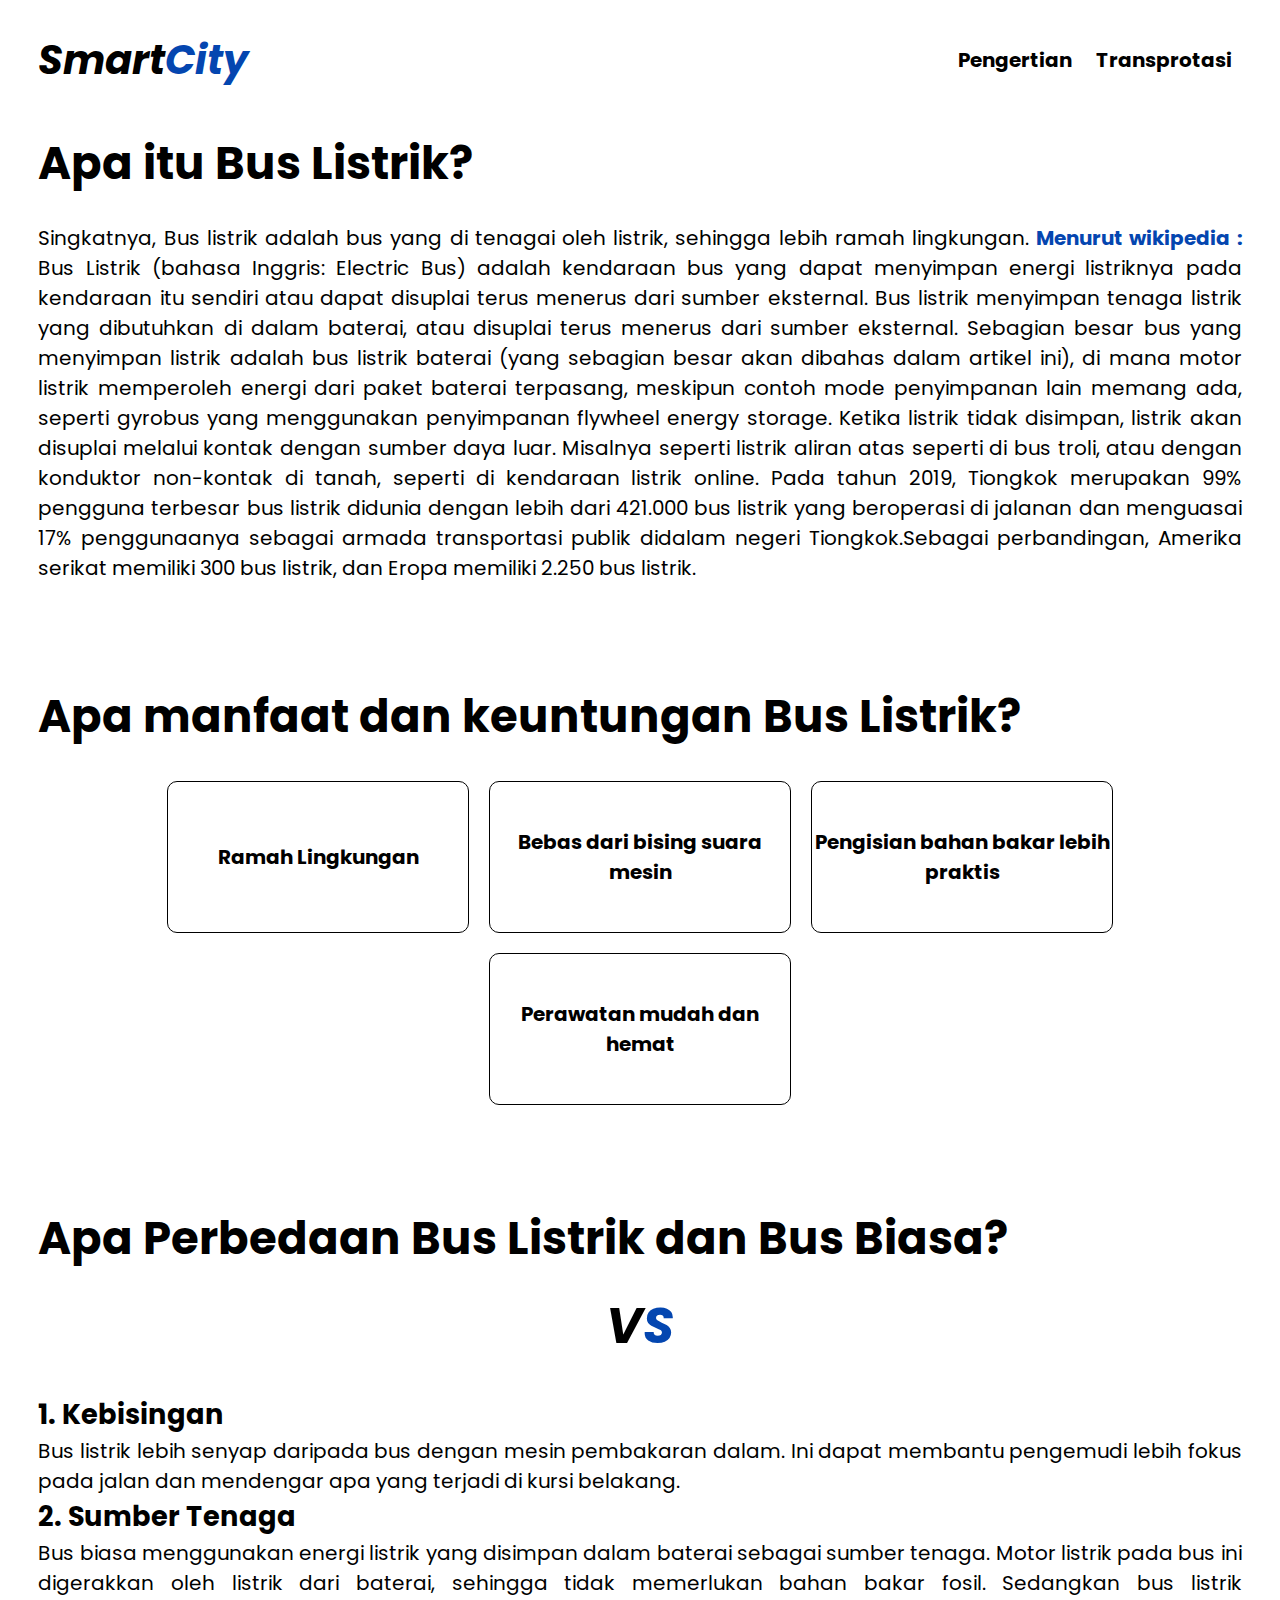
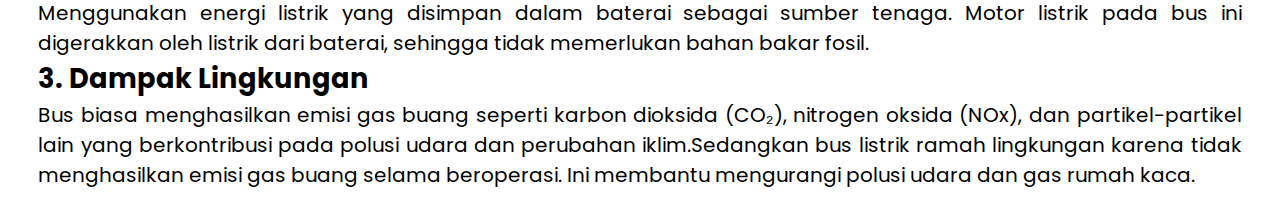
==== Pengertian Bus Listrik.html @ 374bb56d "1801" ====
<!DOCTYPE html>
<html lang="en">
  <head>
    <meta charset="UTF-8" />
    <meta name="viewport" content="width=device-width, initial-scale=1.0" />
    <title>Apa itu Bus Listrik?</title>
    <link rel="stylesheet" href="transprotasistyle.css" />
    <link rel="preconnect" href="https://fonts.googleapis.com" />
    <link rel="preconnect" href="https://fonts.gstatic.com" crossorigin />
    <link
      href="https://fonts.googleapis.com/css2?family=Poppins:ital,wght@0,100;0,200;0,300;0,400;0,500;0,600;0,700;0,800;0,900;1,100;1,200;1,300;1,400;1,500;1,600;1,700;1,800;1,900&display=swap"
      rel="stylesheet"
    />
    <script src="https://unpkg.com/feather-icons"></script>
  </head>
  <!-- Navbar -->
  <nav class="navbar">
    <div class="navbar-logo">
      <p>Smart<span>City</span></p>
    </div>
    <div class="navbar-tengah">
      <a href="index.html">Pengertian</a>
      <a href="Transprortasi.html">Transprotasi</a>
      <i data-feather="moon"></i>
      <i data-feather="sun"></i>
    </div>
    <i data-feather="menu" id="menu"></i>
  </nav>
  <!-- Isi -->
  <div class="isi">
    <p class="judul">Apa itu Bus Listrik?</p>
    <div class="awal">
      <div>
        <img src="/image/Autobuses_eléctricos_BYD_en_Bogotá.jpg" alt="" />
        <p class="penjelasan">
          Singkatnya, Bus listrik adalah bus yang di tenagai oleh listrik,
          sehingga lebih ramah lingkungan. <span>Menurut wikipedia :</span> Bus
          Listrik (bahasa Inggris: Electric Bus) adalah kendaraan bus yang dapat
          menyimpan energi listriknya pada kendaraan itu sendiri atau dapat
          disuplai terus menerus dari sumber eksternal. Bus listrik menyimpan
          tenaga listrik yang dibutuhkan di dalam baterai, atau disuplai terus
          menerus dari sumber eksternal. Sebagian besar bus yang menyimpan
          listrik adalah bus listrik baterai (yang sebagian besar akan dibahas
          dalam artikel ini), di mana motor listrik memperoleh energi dari paket
          baterai terpasang, meskipun contoh mode penyimpanan lain memang ada,
          seperti gyrobus yang menggunakan penyimpanan flywheel energy storage.
          Ketika listrik tidak disimpan, listrik akan disuplai melalui kontak
          dengan sumber daya luar. Misalnya seperti listrik aliran atas seperti
          di bus troli, atau dengan konduktor non-kontak di tanah, seperti di
          kendaraan listrik online. Pada tahun 2019, Tiongkok merupakan 99%
          pengguna terbesar bus listrik didunia dengan lebih dari 421.000 bus
          listrik yang beroperasi di jalanan dan menguasai 17% penggunaanya
          sebagai armada transportasi publik didalam negeri Tiongkok.Sebagai
          perbandingan, Amerika serikat memiliki 300 bus listrik, dan Eropa
          memiliki 2.250 bus listrik.
        </p>
      </div>
    </div>
    <div class="kedua">
      <p class="judul">Apa manfaat dan keuntungan Bus Listrik?</p>
      <div class="kotak">
        <div>
          <i data-feather="command"></i>
          <p>Ramah Lingkungan</p>
        </div>
        <div>
          <i data-feather="lock"></i>
          <p>Bebas dari bising suara mesin</p>
        </div>
        <div>
          <i data-feather="trash"></i>
          <p>Pengisian bahan bakar lebih praktis</p>
        </div>
        <div>
          <i data-feather="wind"></i>
          <p>Perawatan mudah dan hemat</p>
        </div>
      </div>
    </div>
    <p class="judul">Apa Perbedaan Bus Listrik dan Bus Biasa?</p>
    <div class="kelima">
      <div class="versus">
        <img src="image/bus-listrik-tmp-bandung_169.jpeg" alt="" />
        <p>V<span>S</span></p>
        <img src="image/Autobuses_eléctricos_BYD_en_Bogotá.jpg" alt="" />
      </div>
      <div>
        <h1>1. Kebisingan</h1>
        <p>
          Bus listrik lebih senyap daripada bus dengan mesin pembakaran dalam.
          Ini dapat membantu pengemudi lebih fokus pada jalan dan mendengar apa
          yang terjadi di kursi belakang.
        </p>
        <h1>2. Sumber Tenaga</h1>
        <p>
          Bus biasa menggunakan energi listrik yang disimpan dalam baterai
          sebagai sumber tenaga. Motor listrik pada bus ini digerakkan oleh
          listrik dari baterai, sehingga tidak memerlukan bahan bakar fosil.
          Sedangkan bus listrik Menggunakan energi listrik yang disimpan dalam
          baterai sebagai sumber tenaga. Motor listrik pada bus ini digerakkan
          oleh listrik dari baterai, sehingga tidak memerlukan bahan bakar
          fosil.
        </p>
        <h1>3. Dampak Lingkungan</h1>
        <p>
          Bus biasa menghasilkan emisi gas buang seperti karbon dioksida (CO₂), nitrogen oksida (NOx), dan partikel-partikel lain yang berkontribusi pada polusi udara dan perubahan iklim.Sedangkan bus listrik ramah lingkungan karena tidak menghasilkan emisi gas buang selama beroperasi. Ini membantu mengurangi polusi udara dan gas rumah kaca.
        </p>
      </div>
    </div>
  </div>

  <body>
    <script src="index.js"></script>
    <script>
      feather.replace();
    </script>
  </body>
</html>
---- transprotasistyle.css ----
:root {
  --primary: rgb(4, 70, 176);
}

* {
  font-family: "Poppins", sans-serif;
  margin: 0;
  padding: 0;
  text-decoration: none;
}

body {
  font-family: "Poppins", sans-serif;
}

.navbar {
  padding: 30px 3%;
  display: flex;
  justify-content: space-between;
  align-items: center;
  position: fixed;
  top: 0;
  left: 0;
  right: 0;
  z-index: 9999;
  background-color: white;
}

.navbar .navbar-logo {
  font-weight: bold;
  font-size: 40px;
  font-style: italic;
}

.navbar .navbar-logo span {
  font-weight: bold;
  font-size: 40px;
  font-style: italic;
  color: var(--primary);
}

.navbar .navbar-tengah a {
  font-weight: bold;
  font-size: 20px;
  color: black;
  padding: 10px;
}

.isi {
  padding: 30px 3%;
}

/* Isi awal */
.isi .awal {
  display: block;
  gap: 20px;
  align-items: flex-start;
  margin-bottom: 100px;
}

.isi .judul {
  font-weight: bold;
  font-size: 45px;
  margin-top: 100px;
  margin-bottom: 15px;
}

.isi .judul span {
  font-weight: bold;
  color: var(--primary);
}

.isi .awal p {
  text-align: justify;
  font-size: 20px;
}

.isi .awal img {
  max-width: 23%;
  border-radius: 20px;
  height: auto;
  float: left;
  object-fit: cover;
  margin-right: 10px;
}
.isi .awal span {
  font-weight: bold;
  color: var(--primary);
}

/* Isi ke 2 */
.kedua .judul {
  margin-bottom: 30px;
}

.kedua .kotak {
  display: flex;
  gap: 20px;
  flex-wrap: wrap;
  align-items: center;
  justify-content: center;
}

.kedua .kotak div {
  border-radius: 10px;
  border: solid 1px;
  height: 150px;
  width: 300px;
  flex-direction: column;
  display: flex;
  align-items: center;
  justify-content: center;
  text-align: center;
}

.kedua .kotak div p {
  font-size: 20px;
  font-weight: bold;
  margin: 0;
}
.penghantar {
  font-size: 20px;
  margin-top: -20px;
  margin-bottom: 20px;
  text-align: justify;
}
.penghantar span {
  color: var(--primary);
  font-weight: bold;
}

/* Isi ke tiga */
.judul {
  margin-top: 30px;
}

.ketiga span {
  color: var(--primary);
  font-weight: bold;
}

.ketiga p {
  text-align: justify;
  font-size: 20px;
}

.isi .ketiga {
  display: block;
  gap: 20px;
  align-items: flex-end;
  margin-bottom: 100px;
}

.isi .ketiga img {
  max-width: 40%;
  border-radius: 20px;
  height: auto;
  float: right;
  object-fit: cover;
  margin-left: 10px;
}
.isi .ketiga h1 {
  margin-top: 10px;
  margin-bottom: 10px;
}

.fa-solid {
  font-size: 23px;
}

#menu {
  display: none;
}
.kelima .versus {
  display: flex;
  flex-direction: row;
  align-items: center;
  justify-content: center;
  gap: 20px;
  margin-bottom: 30px;
}
.kelima .versus img {
  max-width: 30%;
  border-radius: 30px;
}
.kelima .versus p {
  font-weight: bold;
  color: black;
  font-style: italic;
  font-size: 50px;
}
.kelima .versus span {
  font-weight: bold;
  color: var(--primary);
  font-style: italic;
  font-size: 50px;
}
.kelima p {
  font-size: 20px;
  text-align: justify;
}
body.styledarkmode {
  background-color: black;
  color: white;
}
.navbar.styledarkmode {
  background-color: black;
}
.navbar.styledarkmode a {
  color: white;
}
.kotaklinka {
  color: black;
}
.kotaklinkb {
  color: black;
}
.kotaklinkc {
  color: black;
}
.kotaklinka.styledarkmode {
  color: white;
}
.kotaklinkb.styledarkmode {
  color: white;
}
.kotaklinkc.styledarkmode {
  color: white;
}
.kotaklink.styledarkmode {
  color: white;
}
.kotaklink.styledarkmode {
  color: white;
}
.dropdown.styledarkmode {
  background-color: black;
}
.dropdown.styledarkmode a {
  color: white;
}
/* Responsiv */
/* Laptop */
@media (max-width: 1440px) {
  html {
    font-size: 85%;
  }
  .penjelasan {
    margin-top: 10px;
  }
  .isi .awal,
  .isi .ketiga,
  .isi .keempat {
    flex-direction: column;
    gap: 20px;
    /* align-items: center; */
    display: flex;
  }
  .judul {
    text-align: left;
  }
  .isi .awal img {
    justify-content: center;
    align-items: center;
    display: flex;
  }
  .isi .awal img,
  .isi .ketiga img {
    max-width: 50%;
    margin: 0 auto; /* Pusatkan gambar */
    float: none; /* Hapus floating */
  }
}
/* hp */
@media (max-width: 900px) {
  /* Dropdown */
  .dropdown {
    padding: 30px 3%;
    display: flex;
    position: fixed;
    margin-top: 80px;
    background-color: white;
    display: none;
    left: 0;
    right: 0;
  }
  .isidropdown {
    display: flex;
    flex-direction: column;
    align-items: center;
    gap: 10px;
  }
  .isidropdown a {
    color: black;
    font-weight: bold;
  }
  .isidropdown-mode {
    display: flex;
    flex-direction: row;
  }
  .navbar .navbar-tengah {
    display: none;
  }
  #menu {
    display: block;
  }
  .isi .judul {
    font-weight: bold;
    font-size: 35px;
    margin-top: 100px;
    margin-bottom: 15px;
  }
  .navbar .navbar-logo {
    font-weight: bold;
    font-size: 35px;
    font-style: italic;
  }
  .navbar .navbar-logo span {
    font-weight: bold;
    font-size: 35px;
    font-style: italic;
  }
  .isi .awal p {
    text-align: justify;
    font-size: 18px;
  }

  .isi .ketiga p {
    text-align: justify;
    font-size: 18px;
  }
  .isi .awal img {
    max-width: 100%;
    border-radius: 20px;
    height: auto;
    float: left;
    object-fit: cover;
    margin-right: 10px;
  }
  .isi .ketiga img {
    max-width: 100%;
    border-radius: 20px;
    height: auto;
    float: left;
    object-fit: cover;
    margin-right: 10px;
  }
  .kelima .versus {
    display: flex;
    flex-direction: column;
    align-items: center;
    justify-content: center;
    gap: 20px;
  }
  .kelima .versus img {
    max-width: 100%;
    border-radius: 30px;
  }
}
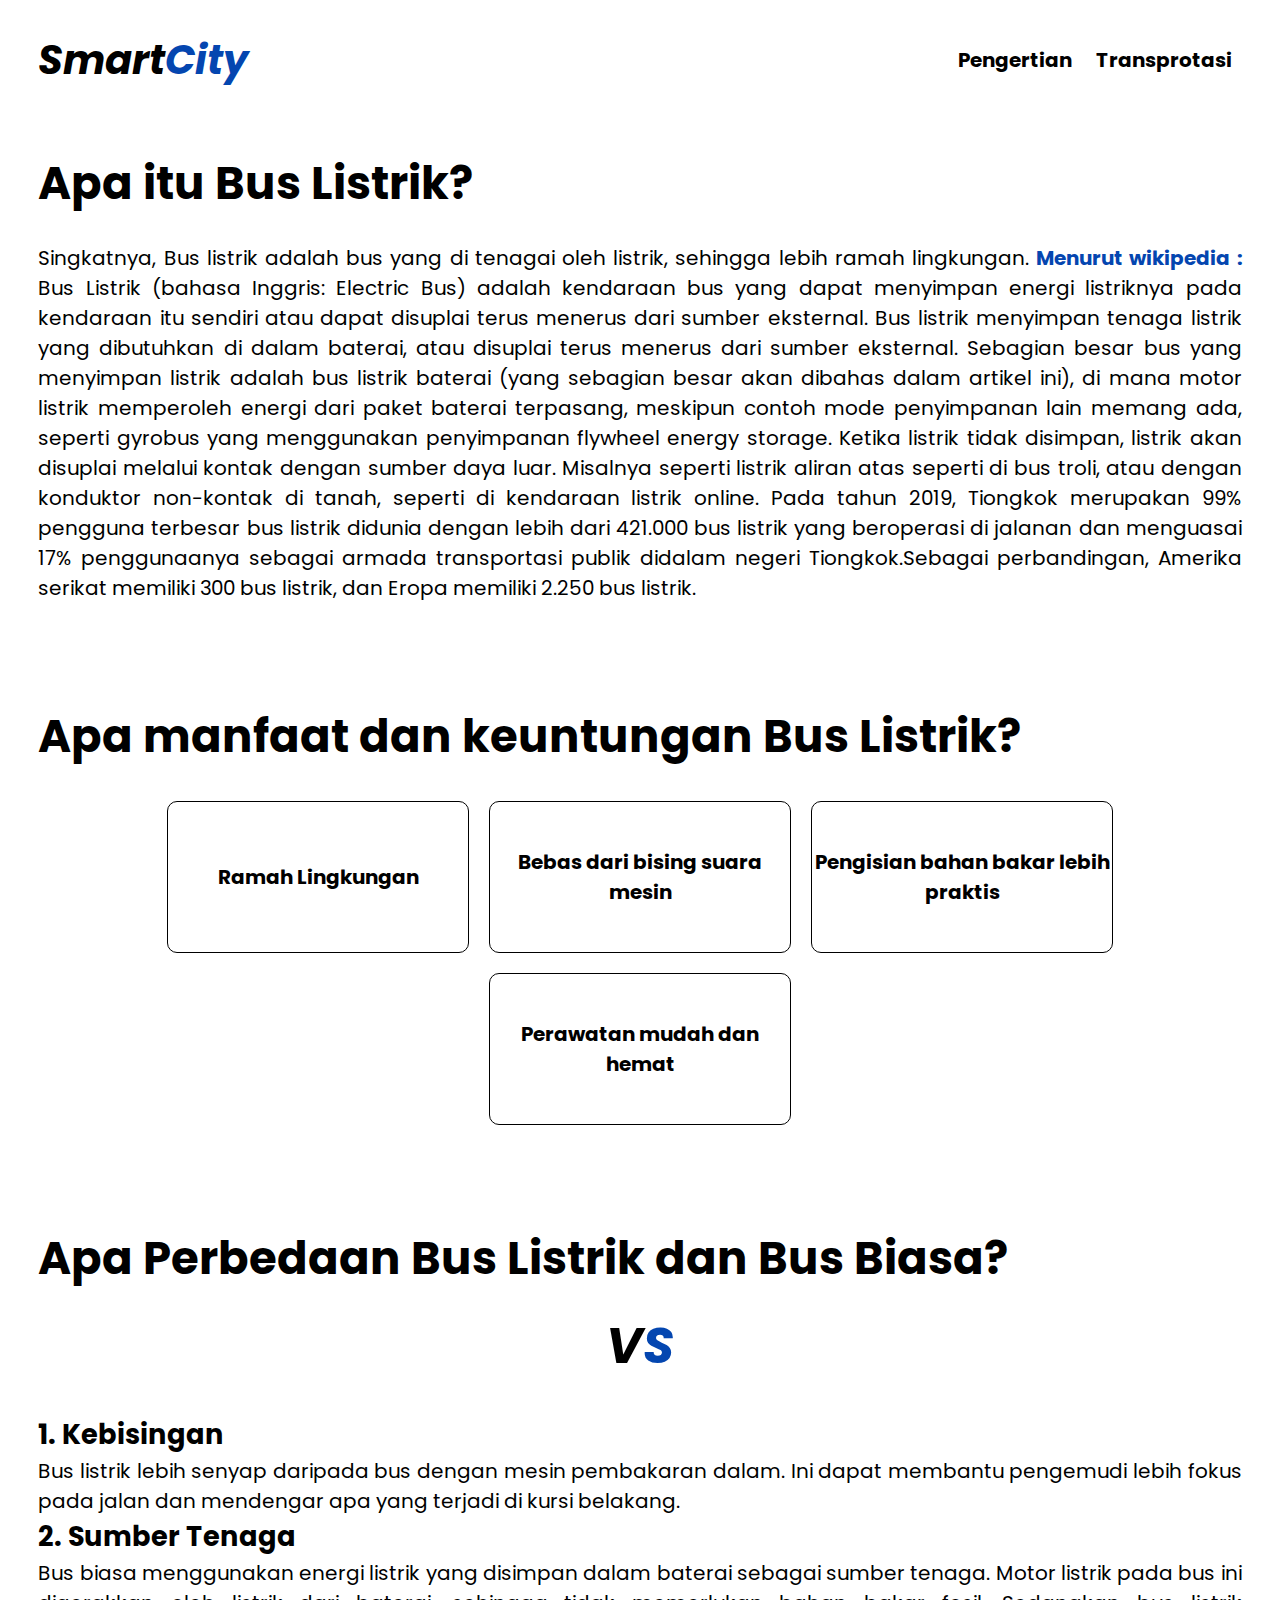
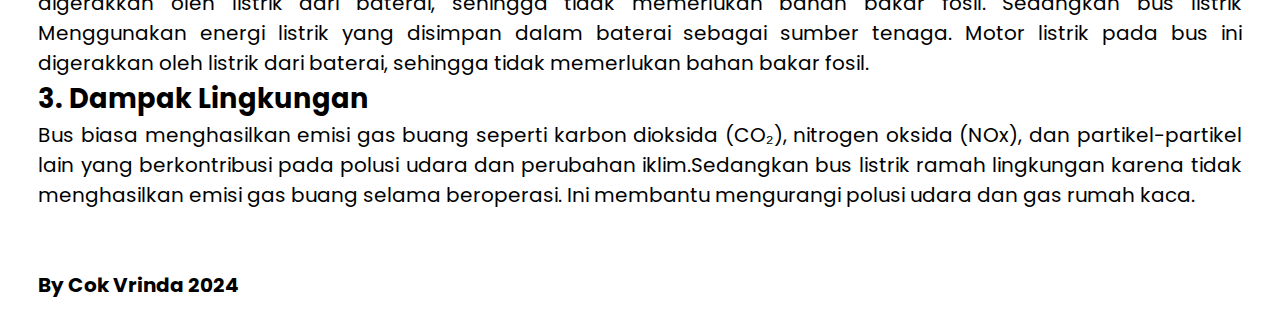
==== commit af450de5: "1113" ====
--- a/Pengertian Bus Listrik.html
+++ b/Pengertian Bus Listrik.html
@@ -7,112 +7,153 @@
     <link rel="stylesheet" href="transprotasistyle.css" />
     <link rel="preconnect" href="https://fonts.googleapis.com" />
     <link rel="preconnect" href="https://fonts.gstatic.com" crossorigin />
+
     <link
       href="https://fonts.googleapis.com/css2?family=Poppins:ital,wght@0,100;0,200;0,300;0,400;0,500;0,600;0,700;0,800;0,900;1,100;1,200;1,300;1,400;1,500;1,600;1,700;1,800;1,900&display=swap"
       rel="stylesheet"
     />
     <script src="https://unpkg.com/feather-icons"></script>
+    <script
+      src="https://kit.fontawesome.com/1897315b86.js"
+      crossorigin="anonymous"
+    ></script>
+    <link rel="shortcut icon" href="image/favicon-16x16.png" type="image/x-icon">
   </head>
-  <!-- Navbar -->
-  <nav class="navbar">
-    <div class="navbar-logo">
-      <p>Smart<span>City</span></p>
-    </div>
-    <div class="navbar-tengah">
-      <a href="index.html">Pengertian</a>
-      <a href="Transprortasi.html">Transprotasi</a>
-      <i data-feather="moon"></i>
-      <i data-feather="sun"></i>
-    </div>
-    <i data-feather="menu" id="menu"></i>
-  </nav>
-  <!-- Isi -->
-  <div class="isi">
-    <p class="judul">Apa itu Bus Listrik?</p>
-    <div class="awal">
-      <div>
-        <img src="/image/Autobuses_eléctricos_BYD_en_Bogotá.jpg" alt="" />
-        <p class="penjelasan">
-          Singkatnya, Bus listrik adalah bus yang di tenagai oleh listrik,
-          sehingga lebih ramah lingkungan. <span>Menurut wikipedia :</span> Bus
-          Listrik (bahasa Inggris: Electric Bus) adalah kendaraan bus yang dapat
-          menyimpan energi listriknya pada kendaraan itu sendiri atau dapat
-          disuplai terus menerus dari sumber eksternal. Bus listrik menyimpan
-          tenaga listrik yang dibutuhkan di dalam baterai, atau disuplai terus
-          menerus dari sumber eksternal. Sebagian besar bus yang menyimpan
-          listrik adalah bus listrik baterai (yang sebagian besar akan dibahas
-          dalam artikel ini), di mana motor listrik memperoleh energi dari paket
-          baterai terpasang, meskipun contoh mode penyimpanan lain memang ada,
-          seperti gyrobus yang menggunakan penyimpanan flywheel energy storage.
-          Ketika listrik tidak disimpan, listrik akan disuplai melalui kontak
-          dengan sumber daya luar. Misalnya seperti listrik aliran atas seperti
-          di bus troli, atau dengan konduktor non-kontak di tanah, seperti di
-          kendaraan listrik online. Pada tahun 2019, Tiongkok merupakan 99%
-          pengguna terbesar bus listrik didunia dengan lebih dari 421.000 bus
-          listrik yang beroperasi di jalanan dan menguasai 17% penggunaanya
-          sebagai armada transportasi publik didalam negeri Tiongkok.Sebagai
-          perbandingan, Amerika serikat memiliki 300 bus listrik, dan Eropa
-          memiliki 2.250 bus listrik.
-        </p>
+  <body>
+    <!-- Navbar -->
+    <nav class="navbar" id="navbar">
+      <div class="navbar-logo">
+        <p>Smart<span>City</span></p>
       </div>
-    </div>
-    <div class="kedua">
-      <p class="judul">Apa manfaat dan keuntungan Bus Listrik?</p>
-      <div class="kotak">
+      <div class="navbar-tengah">
+        <a href="index.html">Pengertian</a>
+        <a href="Transprortasi.html">Transprotasi</a>
+        <i data-feather="moon" id="modegelap" onclick="klikmodegelap()"></i>
+        <i data-feather="sun" onclick="klikmodeterang()"></i>
+      </div>
+      <i data-feather="menu" id="menu"></i>
+    </nav>
+    <nav class="dropdown" id="dropdown">
+      <div class="isidropdown">
+        <a href="index.html">Pengertian</a>
+        <a href="Transprortasi.html">Transprotasi</a>
+        <div class="isidropdown-mode">
+          <i data-feather="moon" id="modegelap" onclick="klikmodegelap()"></i>
+          <i data-feather="sun" onclick="klikmodeterang()"></i>
+        </div>
+      </div>
+    </nav>
+    <!-- Isi -->
+    <div class="isi">
+      <p class="judul">Apa itu Bus Listrik?</p>
+      <div class="awal">
         <div>
-          <i data-feather="command"></i>
-          <p>Ramah Lingkungan</p>
+          <img src="./image/busbiasa.jpg" alt="" />
+          <p class="penjelasan">
+            Singkatnya, Bus listrik adalah bus yang di tenagai oleh listrik,
+            sehingga lebih ramah lingkungan.
+            <span>Menurut wikipedia :</span> Bus Listrik (bahasa Inggris:
+            Electric Bus) adalah kendaraan bus yang dapat menyimpan energi
+            listriknya pada kendaraan itu sendiri atau dapat disuplai terus
+            menerus dari sumber eksternal. Bus listrik menyimpan tenaga listrik
+            yang dibutuhkan di dalam baterai, atau disuplai terus menerus dari
+            sumber eksternal. Sebagian besar bus yang menyimpan listrik adalah
+            bus listrik baterai (yang sebagian besar akan dibahas dalam artikel
+            ini), di mana motor listrik memperoleh energi dari paket baterai
+            terpasang, meskipun contoh mode penyimpanan lain memang ada, seperti
+            gyrobus yang menggunakan penyimpanan flywheel energy storage. Ketika
+            listrik tidak disimpan, listrik akan disuplai melalui kontak dengan
+            sumber daya luar. Misalnya seperti listrik aliran atas seperti di
+            bus troli, atau dengan konduktor non-kontak di tanah, seperti di
+            kendaraan listrik online. Pada tahun 2019, Tiongkok merupakan 99%
+            pengguna terbesar bus listrik didunia dengan lebih dari 421.000 bus
+            listrik yang beroperasi di jalanan dan menguasai 17% penggunaanya
+            sebagai armada transportasi publik didalam negeri Tiongkok.Sebagai
+            perbandingan, Amerika serikat memiliki 300 bus listrik, dan Eropa
+            memiliki 2.250 bus listrik.
+          </p>
+        </div>
+      </div>
+      <div class="kedua">
+        <p class="judul">Apa manfaat dan keuntungan Bus Listrik?</p>
+        <div class="kotak">
+          <div>
+            <i data-feather="command"></i>
+            <p>Ramah Lingkungan</p>
+          </div>
+          <div>
+            <i data-feather="lock"></i>
+            <p>Bebas dari bising suara mesin</p>
+          </div>
+          <div>
+            <i data-feather="trash"></i>
+            <p>Pengisian bahan bakar lebih praktis</p>
+          </div>
+          <div>
+            <i data-feather="wind"></i>
+            <p>Perawatan mudah dan hemat</p>
+          </div>
+        </div>
+      </div>
+      <p class="judul">Apa Perbedaan Bus Listrik dan Bus Biasa?</p>
+      <div class="kelima">
+        <div class="versus">
+          <img src="./image/buslistrik.jpeg" alt="" />
+          <p>V<span>S</span></p>
+          <img src="./image/busbiasa.jpg" alt="" />
         </div>
         <div>
-          <i data-feather="lock"></i>
-          <p>Bebas dari bising suara mesin</p>
-        </div>
-        <div>
-          <i data-feather="trash"></i>
-          <p>Pengisian bahan bakar lebih praktis</p>
-        </div>
-        <div>
-          <i data-feather="wind"></i>
-          <p>Perawatan mudah dan hemat</p>
+          <h1>1. Kebisingan</h1>
+          <p>
+            Bus listrik lebih senyap daripada bus dengan mesin pembakaran dalam.
+            Ini dapat membantu pengemudi lebih fokus pada jalan dan mendengar
+            apa yang terjadi di kursi belakang.
+          </p>
+          <h1>2. Sumber Tenaga</h1>
+          <p>
+            Bus biasa menggunakan energi listrik yang disimpan dalam baterai
+            sebagai sumber tenaga. Motor listrik pada bus ini digerakkan oleh
+            listrik dari baterai, sehingga tidak memerlukan bahan bakar fosil.
+            Sedangkan bus listrik Menggunakan energi listrik yang disimpan dalam
+            baterai sebagai sumber tenaga. Motor listrik pada bus ini digerakkan
+            oleh listrik dari baterai, sehingga tidak memerlukan bahan bakar
+            fosil.
+          </p>
+          <h1>3. Dampak Lingkungan</h1>
+          <p>
+            Bus biasa menghasilkan emisi gas buang seperti karbon dioksida
+            (CO₂), nitrogen oksida (NOx), dan partikel-partikel lain yang
+            berkontribusi pada polusi udara dan perubahan iklim.Sedangkan bus
+            listrik ramah lingkungan karena tidak menghasilkan emisi gas buang
+            selama beroperasi. Ini membantu mengurangi polusi udara dan gas
+            rumah kaca.
+          </p>
         </div>
       </div>
     </div>
-    <p class="judul">Apa Perbedaan Bus Listrik dan Bus Biasa?</p>
-    <div class="kelima">
-      <div class="versus">
-        <img src="image/bus-listrik-tmp-bandung_169.jpeg" alt="" />
-        <p>V<span>S</span></p>
-        <img src="image/Autobuses_eléctricos_BYD_en_Bogotá.jpg" alt="" />
+    <footer>
+      <div class="footeratas" id="footeratas">
+        <a
+          href="https://www.instagram.com/cokvrindaaa88/"
+          id="logoig"
+          class="logoig"
+          ><i class="fa-brands fa-instagram"></i
+        ></a>
+        <a href="https://www.tiktok.com/@cokvrindaa"
+          ><i class="fa-brands fa-tiktok" id="logotiktok"></i
+        ></a>
+        <a href="https://www.youtube.com/@ohtheneptune"
+          ><i class="fa-brands fa-youtube" id="logoyt"></i
+        ></a>
+        <a href="https://github.com/cokvrindaa"
+          ><i class="fa-brands fa-github" id="logogithub"></i
+        ></a>
       </div>
-      <div>
-        <h1>1. Kebisingan</h1>
-        <p>
-          Bus listrik lebih senyap daripada bus dengan mesin pembakaran dalam.
-          Ini dapat membantu pengemudi lebih fokus pada jalan dan mendengar apa
-          yang terjadi di kursi belakang.
-        </p>
-        <h1>2. Sumber Tenaga</h1>
-        <p>
-          Bus biasa menggunakan energi listrik yang disimpan dalam baterai
-          sebagai sumber tenaga. Motor listrik pada bus ini digerakkan oleh
-          listrik dari baterai, sehingga tidak memerlukan bahan bakar fosil.
-          Sedangkan bus listrik Menggunakan energi listrik yang disimpan dalam
-          baterai sebagai sumber tenaga. Motor listrik pada bus ini digerakkan
-          oleh listrik dari baterai, sehingga tidak memerlukan bahan bakar
-          fosil.
-        </p>
-        <h1>3. Dampak Lingkungan</h1>
-        <p>
-          Bus biasa menghasilkan emisi gas buang seperti karbon dioksida (CO₂), nitrogen oksida (NOx), dan partikel-partikel lain yang berkontribusi pada polusi udara dan perubahan iklim.Sedangkan bus listrik ramah lingkungan karena tidak menghasilkan emisi gas buang selama beroperasi. Ini membantu mengurangi polusi udara dan gas rumah kaca.
-        </p>
-      </div>
-    </div>
-  </div>
-
-  <body>
-    <script src="index.js"></script>
+      <p>By Cok Vrinda 2024</p>
+    </footer>
     <script>
       feather.replace();
     </script>
+    <script src="index.js"></script>
   </body>
 </html>
--- a/transprotasistyle.css
+++ b/transprotasistyle.css
@@ -8,11 +8,11 @@
   padding: 0;
   text-decoration: none;
 }
-
+/* Font Popins */
 body {
   font-family: "Poppins", sans-serif;
 }
-
+/* Navbar Syle */
 .navbar {
   padding: 30px 3%;
   display: flex;
@@ -46,10 +46,6 @@
   padding: 10px;
 }
 
-.isi {
-  padding: 30px 3%;
-}
-
 /* Isi awal */
 .isi .awal {
   display: block;
@@ -57,7 +53,9 @@
   align-items: flex-start;
   margin-bottom: 100px;
 }
-
+.isi {
+  padding: 30px 3%;
+}
 .isi .judul {
   font-weight: bold;
   font-size: 45px;
@@ -148,7 +146,7 @@
   display: block;
   gap: 20px;
   align-items: flex-end;
-  margin-bottom: 100px;
+  margin-bottom: 10px;
 }
 
 .isi .ketiga img {
@@ -171,6 +169,10 @@
 #menu {
   display: none;
 }
+#menu:hover {
+  cursor: pointer;
+}
+/* Isi Ke lima */
 .kelima .versus {
   display: flex;
   flex-direction: row;
@@ -199,6 +201,7 @@
   font-size: 20px;
   text-align: justify;
 }
+/* Darkmode Light Mode */
 body.styledarkmode {
   background-color: black;
   color: white;
@@ -239,6 +242,33 @@
 .dropdown.styledarkmode a {
   color: white;
 }
+.styledarkmode .kelima .versus p {
+  color: white;
+}
+
+/* Footer */
+footer {
+  padding: 30px 3%;
+  display: flex;
+  flex-direction: column;
+}
+.footeratas {
+  display: flex;
+  gap: 10px;
+}
+footer p {
+  font-size: 20px;
+  font-weight: bold;
+}
+footer i {
+  font-size: 20px;
+  font-weight: bold;
+  color: black;
+}
+.styledarkmode footer i {
+  color: white;
+}
+
 /* Responsiv */
 /* Laptop */
 @media (max-width: 1440px) {
@@ -293,13 +323,27 @@
   .isidropdown a {
     color: black;
     font-weight: bold;
+    font-size: large;
   }
   .isidropdown-mode {
     display: flex;
     flex-direction: row;
+    gap: 10px;
   }
   .navbar .navbar-tengah {
     display: none;
+  }
+  .navbar {
+    padding: 20px 3%;
+    display: flex;
+    justify-content: space-between;
+    align-items: center;
+    position: fixed;
+    top: 0;
+    left: 0;
+    right: 0;
+    z-index: 9999;
+    background-color: white;
   }
   #menu {
     display: block;
@@ -307,7 +351,7 @@
   .isi .judul {
     font-weight: bold;
     font-size: 35px;
-    margin-top: 100px;
+    margin-top: 60px;
     margin-bottom: 15px;
   }
   .navbar .navbar-logo {
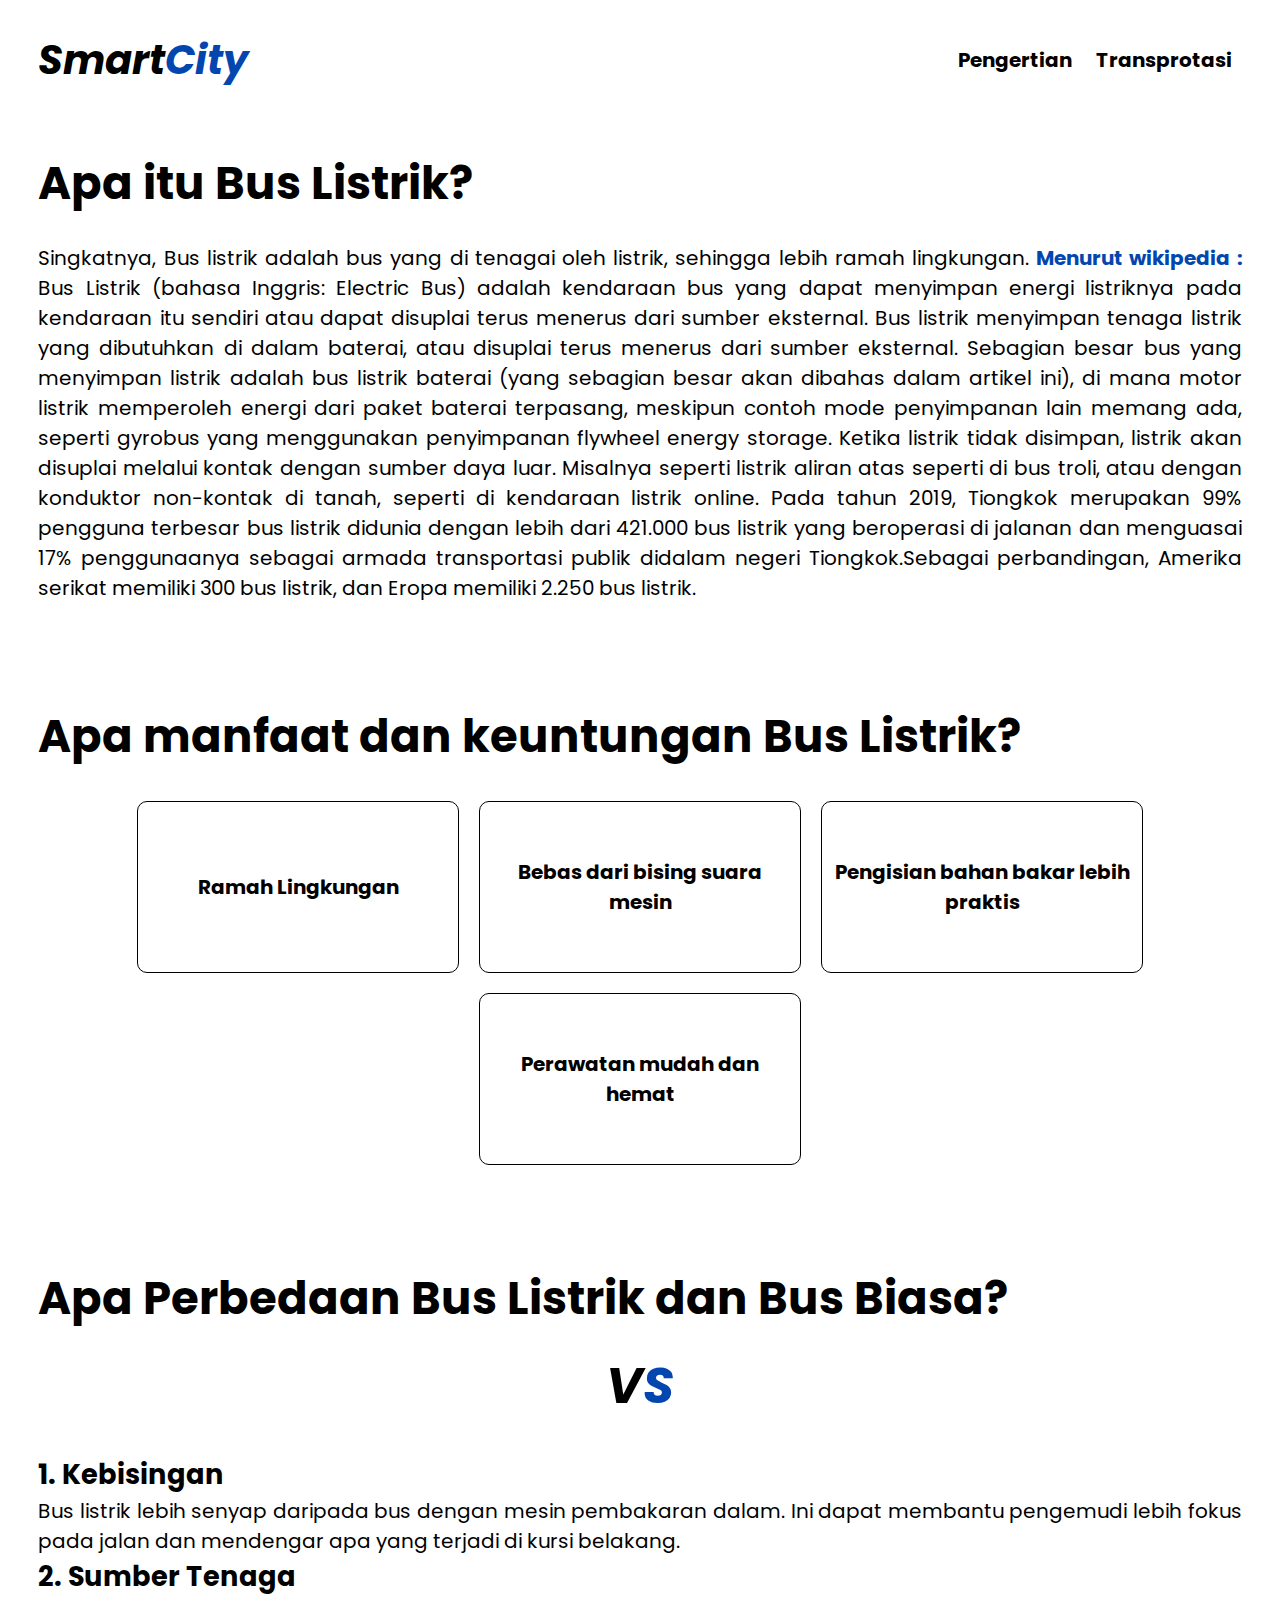
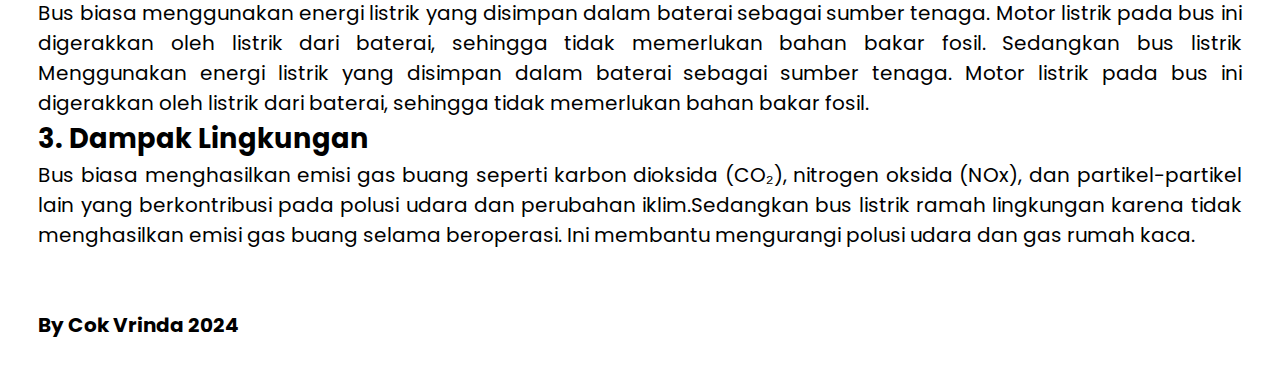
==== commit 7317e28c: "1517" ====
--- a/Pengertian Bus Listrik.html
+++ b/Pengertian Bus Listrik.html
@@ -7,7 +7,6 @@
     <link rel="stylesheet" href="transprotasistyle.css" />
     <link rel="preconnect" href="https://fonts.googleapis.com" />
     <link rel="preconnect" href="https://fonts.gstatic.com" crossorigin />
-
     <link
       href="https://fonts.googleapis.com/css2?family=Poppins:ital,wght@0,100;0,200;0,300;0,400;0,500;0,600;0,700;0,800;0,900;1,100;1,200;1,300;1,400;1,500;1,600;1,700;1,800;1,900&display=swap"
       rel="stylesheet"
@@ -17,7 +16,11 @@
       src="https://kit.fontawesome.com/1897315b86.js"
       crossorigin="anonymous"
     ></script>
-    <link rel="shortcut icon" href="image/favicon-16x16.png" type="image/x-icon">
+    <link
+      rel="shortcut icon"
+      href="image/favicon-16x16.png"
+      type="image/x-icon"
+    />
   </head>
   <body>
     <!-- Navbar -->
@@ -39,7 +42,7 @@
         <a href="Transprortasi.html">Transprotasi</a>
         <div class="isidropdown-mode">
           <i data-feather="moon" id="modegelap" onclick="klikmodegelap()"></i>
-          <i data-feather="sun" onclick="klikmodeterang()"></i>
+          <i data-feather="sun" id="modeterang" onclick="klikmodeterang()"></i>
         </div>
       </div>
     </nav>
@@ -74,27 +77,29 @@
           </p>
         </div>
       </div>
+      <!-- Kedua -->
       <div class="kedua">
         <p class="judul">Apa manfaat dan keuntungan Bus Listrik?</p>
         <div class="kotak">
           <div>
-            <i data-feather="command"></i>
+            <i class="fa-solid fa-seedling"></i>
             <p>Ramah Lingkungan</p>
           </div>
           <div>
-            <i data-feather="lock"></i>
+            <i class="fa-solid fa-music"></i>
             <p>Bebas dari bising suara mesin</p>
           </div>
           <div>
-            <i data-feather="trash"></i>
+            <i class="fa-solid fa-oil-well"></i>
             <p>Pengisian bahan bakar lebih praktis</p>
           </div>
           <div>
-            <i data-feather="wind"></i>
+            <i class="fa-solid fa-screwdriver"></i>
             <p>Perawatan mudah dan hemat</p>
           </div>
         </div>
       </div>
+      <!-- Ketiga -->
       <p class="judul">Apa Perbedaan Bus Listrik dan Bus Biasa?</p>
       <div class="kelima">
         <div class="versus">
@@ -131,6 +136,7 @@
         </div>
       </div>
     </div>
+    <!-- Footer -->
     <footer>
       <div class="footeratas" id="footeratas">
         <a
--- a/transprotasistyle.css
+++ b/transprotasistyle.css
@@ -1,7 +1,6 @@
 :root {
   --primary: rgb(4, 70, 176);
 }
-
 * {
   font-family: "Poppins", sans-serif;
   margin: 0;
@@ -25,27 +24,23 @@
   z-index: 9999;
   background-color: white;
 }
-
 .navbar .navbar-logo {
   font-weight: bold;
   font-size: 40px;
   font-style: italic;
 }
-
 .navbar .navbar-logo span {
   font-weight: bold;
   font-size: 40px;
   font-style: italic;
   color: var(--primary);
 }
-
 .navbar .navbar-tengah a {
   font-weight: bold;
   font-size: 20px;
   color: black;
   padding: 10px;
 }
-
 /* Isi awal */
 .isi .awal {
   display: block;
@@ -62,17 +57,14 @@
   margin-top: 100px;
   margin-bottom: 15px;
 }
-
 .isi .judul span {
   font-weight: bold;
   color: var(--primary);
 }
-
 .isi .awal p {
   text-align: justify;
   font-size: 20px;
 }
-
 .isi .awal img {
   max-width: 23%;
   border-radius: 20px;
@@ -85,12 +77,10 @@
   font-weight: bold;
   color: var(--primary);
 }
-
 /* Isi ke 2 */
 .kedua .judul {
   margin-bottom: 30px;
 }
-
 .kedua .kotak {
   display: flex;
   gap: 20px;
@@ -98,10 +88,10 @@
   align-items: center;
   justify-content: center;
 }
-
 .kedua .kotak div {
   border-radius: 10px;
   border: solid 1px;
+  padding: 10px;
   height: 150px;
   width: 300px;
   flex-direction: column;
@@ -110,7 +100,6 @@
   justify-content: center;
   text-align: center;
 }
-
 .kedua .kotak div p {
   font-size: 20px;
   font-weight: bold;
@@ -126,29 +115,24 @@
   color: var(--primary);
   font-weight: bold;
 }
-
 /* Isi ke tiga */
 .judul {
   margin-top: 30px;
 }
-
 .ketiga span {
   color: var(--primary);
   font-weight: bold;
 }
-
 .ketiga p {
   text-align: justify;
   font-size: 20px;
 }
-
 .isi .ketiga {
   display: block;
   gap: 20px;
   align-items: flex-end;
   margin-bottom: 10px;
 }
-
 .isi .ketiga img {
   max-width: 40%;
   border-radius: 20px;
@@ -161,11 +145,9 @@
   margin-top: 10px;
   margin-bottom: 10px;
 }
-
 .fa-solid {
   font-size: 23px;
 }
-
 #menu {
   display: none;
 }
@@ -245,7 +227,6 @@
 .styledarkmode .kelima .versus p {
   color: white;
 }
-
 /* Footer */
 footer {
   padding: 30px 3%;
@@ -368,7 +349,6 @@
     text-align: justify;
     font-size: 18px;
   }
-
   .isi .ketiga p {
     text-align: justify;
     font-size: 18px;
@@ -401,3 +381,16 @@
     border-radius: 30px;
   }
 }
+
+@media (min-width: 901px) {
+  .navbar-tengah a:hover{
+    color: var(--primary);
+  }
+  .navbar-tengah #modegelap:hover{
+    color: var(--primary);
+  }
+  .navbar-tengah #modeterang:hover{
+    color: var(--primary);
+  }
+}
+
